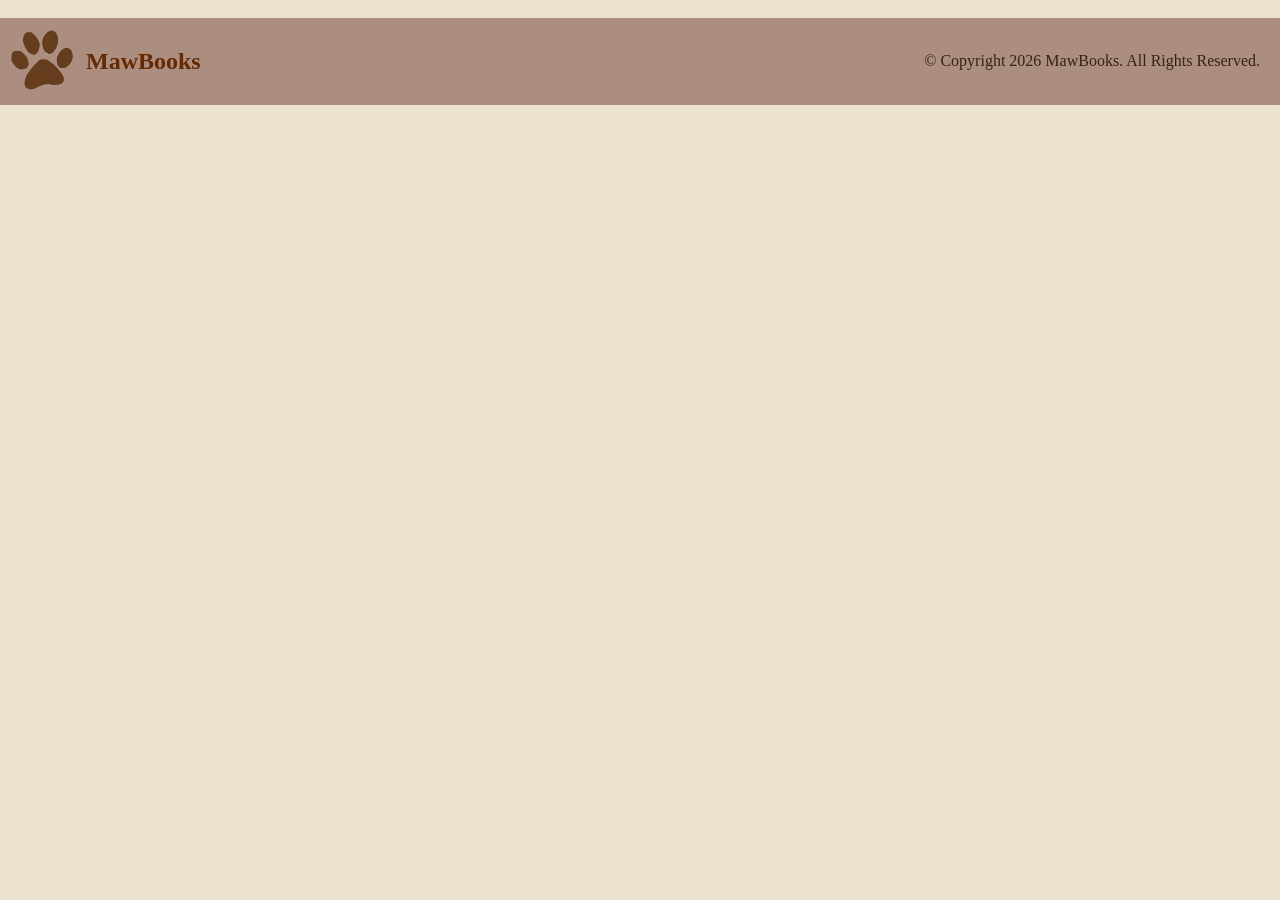
==== index.html @ 2d6266e3 "decided on colors" ====
<!DOCTYPE html>
<html lang="en">
    <head>
        <meta charset="UTF-8">
        <meta name="viewport" content="width=device-width, initial-scale=1.0">
        <title>MawBooks | Publish Your Own E-Books</title>
        <link rel="icon" type="image/svg" href="assets/favicon.svg">
        <link rel="stylesheet" href="styles.css">
        <link rel="stylesheet" href="elements.css">
    </head>
    <body>
        <header>
            <nav>
                <div class="nav-left">
                    <img src="">
                </div>
                <div class="nav-right">

                </div>
            </nav>
        </header>

        <main>

        </main>

        <footer>
            <div class="footer-left">
                <img src="assets/favicon.svg" height=64px width=64px>
                <h2>MawBooks</h2>
            </div>
            <div class="footer-right">
                <p>&copy; Copyright 2026 MawBooks. All Rights Reserved.</p>
            </div>
        </footer>
    </body>
</html>
---- styles.css ----
/* header AB8E80
button 725E54
body ECE2D0
text-primary 1C7C54
text-secondary 35C68A */

h1, h2, h3 {
    color: var(--text-primary);
}

p {
    color: var(--text-secondary);
}
---- elements.css ----
/* header AB8E80
button 725E54
body ECE2D0
text-primary 1C7C54
text-secondary 35C68A */

:root {
    --text-primary: #652A03;
    --text-secondary: #352315;
}

* {
    box-sizing: border-box;
}

body {
    margin: 0;
    background-color: #ECE2D0;
}

footer {
    width: 100%;

    display: flex;
    justify-content: space-between;

    padding: 10px;

    background-color: #AB8E80;
}

.footer-left {
    display: flex;
    gap: 0.75rem;
}

.footer-right {
    align-items: center;
    display: flex;
    padding-right: 10px;
}
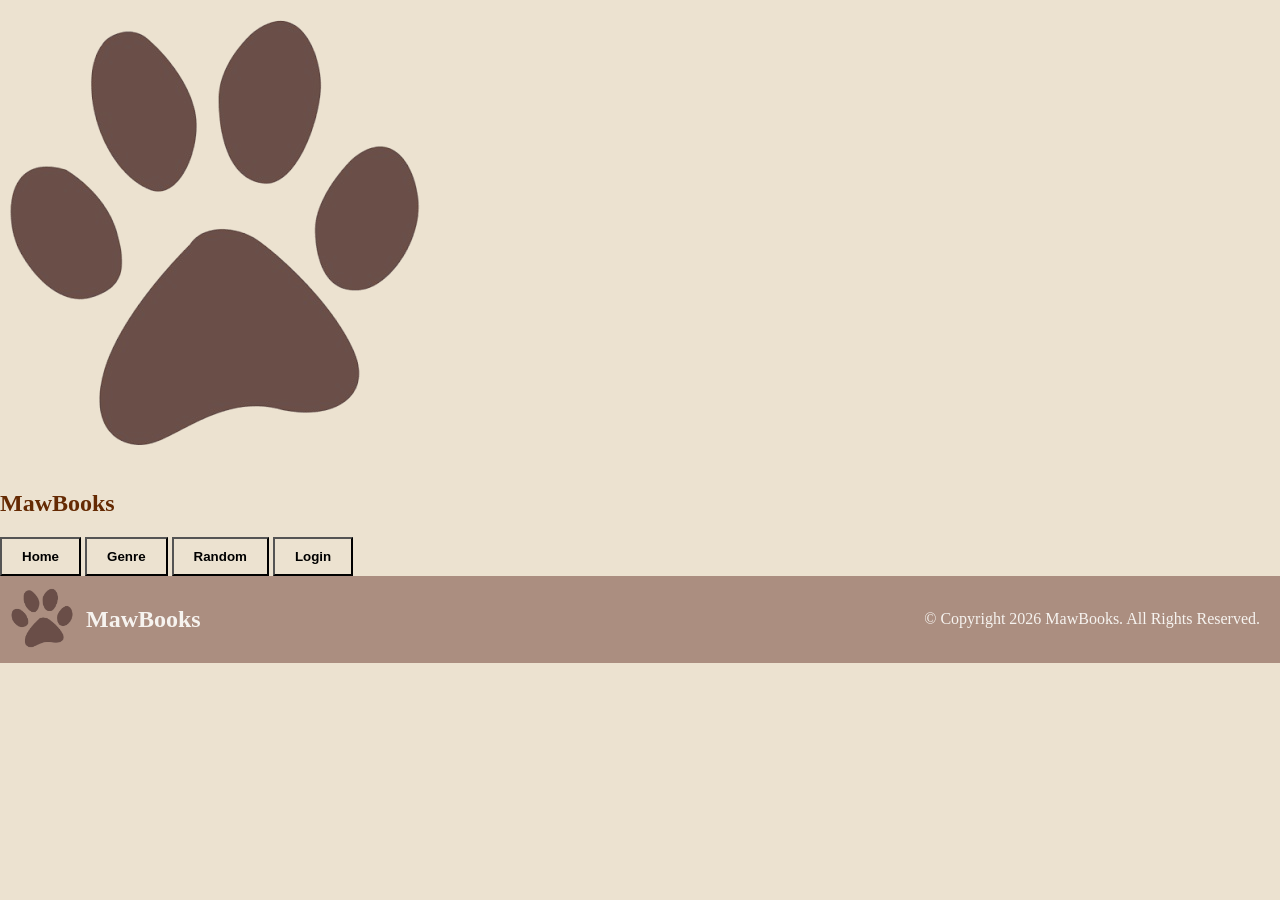
==== commit 6955bcf1: "major changes" ====
--- a/index.html
+++ b/index.html
@@ -5,32 +5,36 @@
         <meta name="viewport" content="width=device-width, initial-scale=1.0">
         <title>MawBooks | Publish Your Own E-Books</title>
         <link rel="icon" type="image/svg" href="assets/favicon.svg">
+        <link rel="stylesheet" href="elements.css">
         <link rel="stylesheet" href="styles.css">
-        <link rel="stylesheet" href="elements.css">
     </head>
     <body>
         <header>
             <nav>
                 <div class="nav-left">
-                    <img src="">
+                    <img src="assets/favicon-color.png">
+                    <h1>MawBooks</h1>
                 </div>
                 <div class="nav-right">
-
+                    <button class="nobg-button">Home</button>
+                    <button class="nobg-button">Genre</button>
+                    <button class="nobg-button">Random</button>
+                    <button class="bg-button">Login</button>
                 </div>
             </nav>
         </header>
 
         <main>
-
+            
         </main>
 
         <footer>
             <div class="footer-left">
-                <img src="assets/favicon.svg" height=64px width=64px>
-                <h2>MawBooks</h2>
+                <img src="assets/favicon-color.png" height=64px width=64px>
+                <h2 style="color: #F6F3EF;">MawBooks</h2>
             </div>
             <div class="footer-right">
-                <p>&copy; Copyright 2026 MawBooks. All Rights Reserved.</p>
+                <p style="color: #F6F3EF;">&copy; Copyright 2026 MawBooks. All Rights Reserved.</p>
             </div>
         </footer>
     </body>
--- a/styles.css
+++ b/styles.css
@@ -1,13 +1,21 @@
-/* header AB8E80
-button 725E54
-body ECE2D0
-text-primary 1C7C54
-text-secondary 35C68A */
-
 h1, h2, h3 {
     color: var(--text-primary);
 }
 
 p {
     color: var(--text-secondary);
-}+}
+
+.bg-button {
+    background: var(--accent);
+    padding: 10px 20px;
+
+    font-weight: 600;
+}
+
+.nobg-button {
+    background: rgba(0, 0, 0, 0);
+    padding: 10px 20px;
+
+    font-weight: 600;
+}
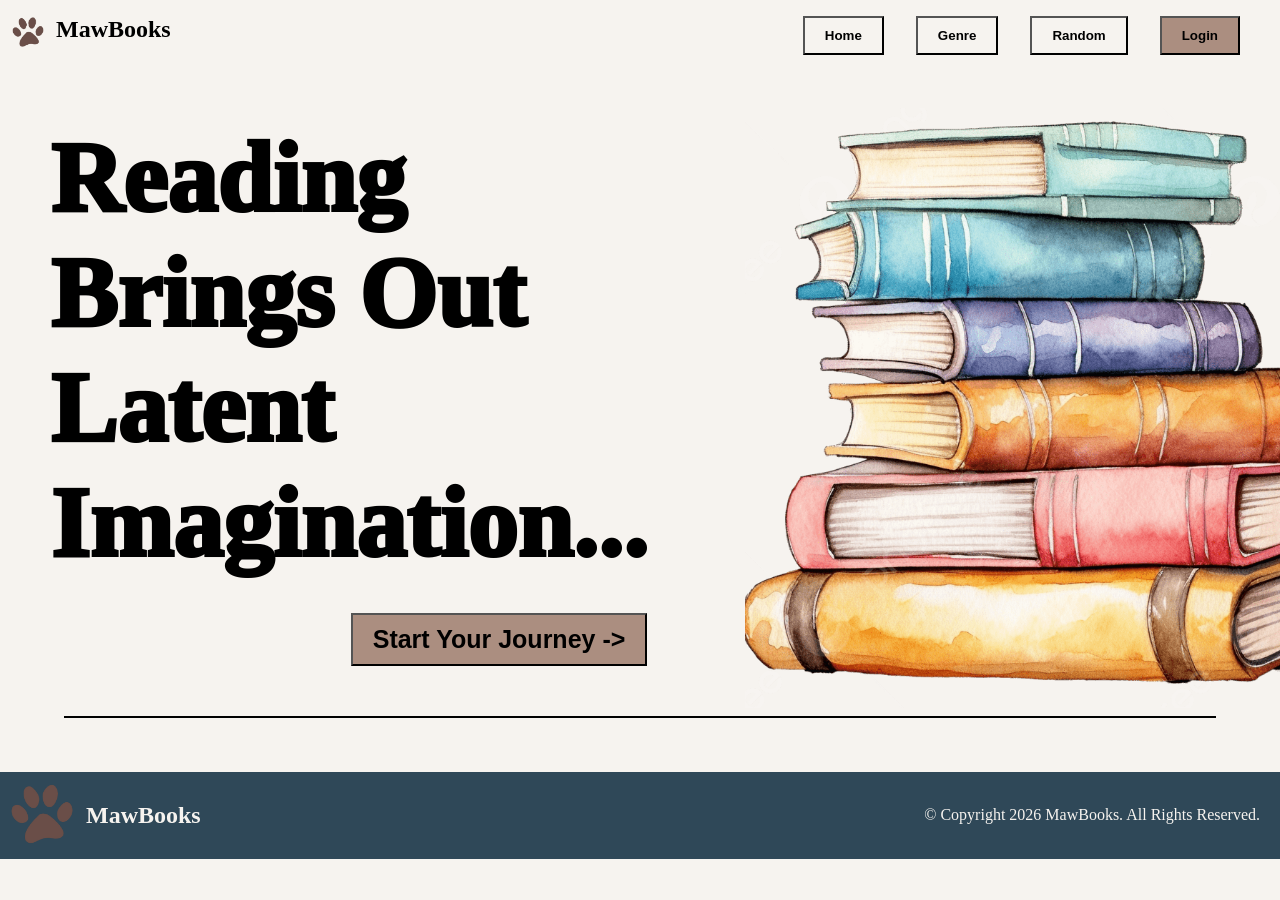
==== commit 8ce9d845: "real progress" ====
--- a/index.html
+++ b/index.html
@@ -25,7 +25,22 @@
         </header>
 
         <main>
-            
+            <section class="hero">
+                <div class="hero-left">
+                    <h1>Reading Brings Out Latent Imagination...</h1>
+                    <div style="align-self: flex-end;">
+                        <button class="hero-button">Start Your Journey -></button>
+                    </div>
+                </div>
+                <div class="hero-right">
+                    <img src="assets/image.png" height= 600px width= 600px>
+                </div>
+            </section>
+
+            <hr>
+
+            <br><br><br>
+
         </main>
 
         <footer>
--- a/elements.css
+++ b/elements.css
@@ -1,21 +1,106 @@
-/* header AB8E80
-button 725E54
-body ECE2D0
-text-primary 1C7C54
-text-secondary 35C68A */
+:root {
 
-:root {
-    --text-primary: #652A03;
-    --text-secondary: #352315;
+    /* The main background of the website */
+    --bg: #F6F3EF;
+
+    /* Background for cards, modals, book tiles, forms, etc. */
+    --surface: #FFFFFF;
+
+    /* Background color of the navigation bar */
+    --header: #2F4858;
+
+    /* Background color of the footer */
+    --footer: #2F4858;
+
+    /* Color of all headings (H1, H2, H3...) */
+    --heading: #6C5F73;
+
+    /* Normal paragraph text */
+    --text: #3F434A;
+
+    /* Less important text like dates, subtitles, placeholders */
+    --muted: #6E7077;
+
+    /* Main brand color.
+       Used for buttons, links, active nav items, badges, etc. */
+    --primary: #886B79;
+
+    /* Same button when hovered */
+    --primary-hover: #9D7B7B;
+
+    /* Secondary highlight color.
+       Icons, decorations, small labels, accents, quotes, etc. */
+    --accent: #AB8E80;
+
+    /* Borders around cards, inputs, tables, sections */
+    --border: #E6E0DA;
 }
 
 * {
     box-sizing: border-box;
 }
 
+nav {
+    display: flex;
+    justify-content: space-between;
+}
+
+.nav-left {
+    display: flex;
+    gap: 0.75rem;
+    padding: 1rem 0.75rem;
+}
+
+.nav-left img {
+    height: 32px;
+    width: 32px;
+}
+
+.nav-left h1 {
+    margin: 0;
+}
+
+.nav-right {
+    display: flex;
+    gap: 2rem;
+    padding: 1rem 2.5rem;
+}
+
 body {
     margin: 0;
-    background-color: #ECE2D0;
+    background-color: var(--bg);
+}
+
+.hero {
+    display: flex;
+    align-items: center;
+    justify-content: space-between;
+    gap: 3rem;
+    margin: 0;
+}
+
+.hero-left {
+    padding: 50px;
+    display: flex;
+    flex-direction: column;
+    gap: 2rem;
+    margin: 0;
+}
+
+.hero-left h1 {
+    font-size: 100px;
+    font-weight: 1000;
+    margin: 0;
+}
+
+.hero-button {
+    align-self: flex-end;
+    margin: 0;
+}
+
+.hero-right {
+    padding-right: 2rem;
+    padding-top: 2rem;
 }
 
 footer {
@@ -26,7 +111,7 @@
 
     padding: 10px;
 
-    background-color: #AB8E80;
+    background-color: var(--footer);
 }
 
 .footer-left {
@@ -38,4 +123,4 @@
     align-items: center;
     display: flex;
     padding-right: 10px;
-}+}
--- a/styles.css
+++ b/styles.css
@@ -19,3 +19,19 @@
 
     font-weight: 600;
 }
+
+.hero-button {
+    background: var(--accent);
+    padding: 10px 20px;
+
+    font-size: 25px;
+    font-weight: 600;
+}
+
+hr {
+  width: 90%;
+  height: 2px;
+  background-color: black;
+  border: none;
+  margin: 0 auto;
+}
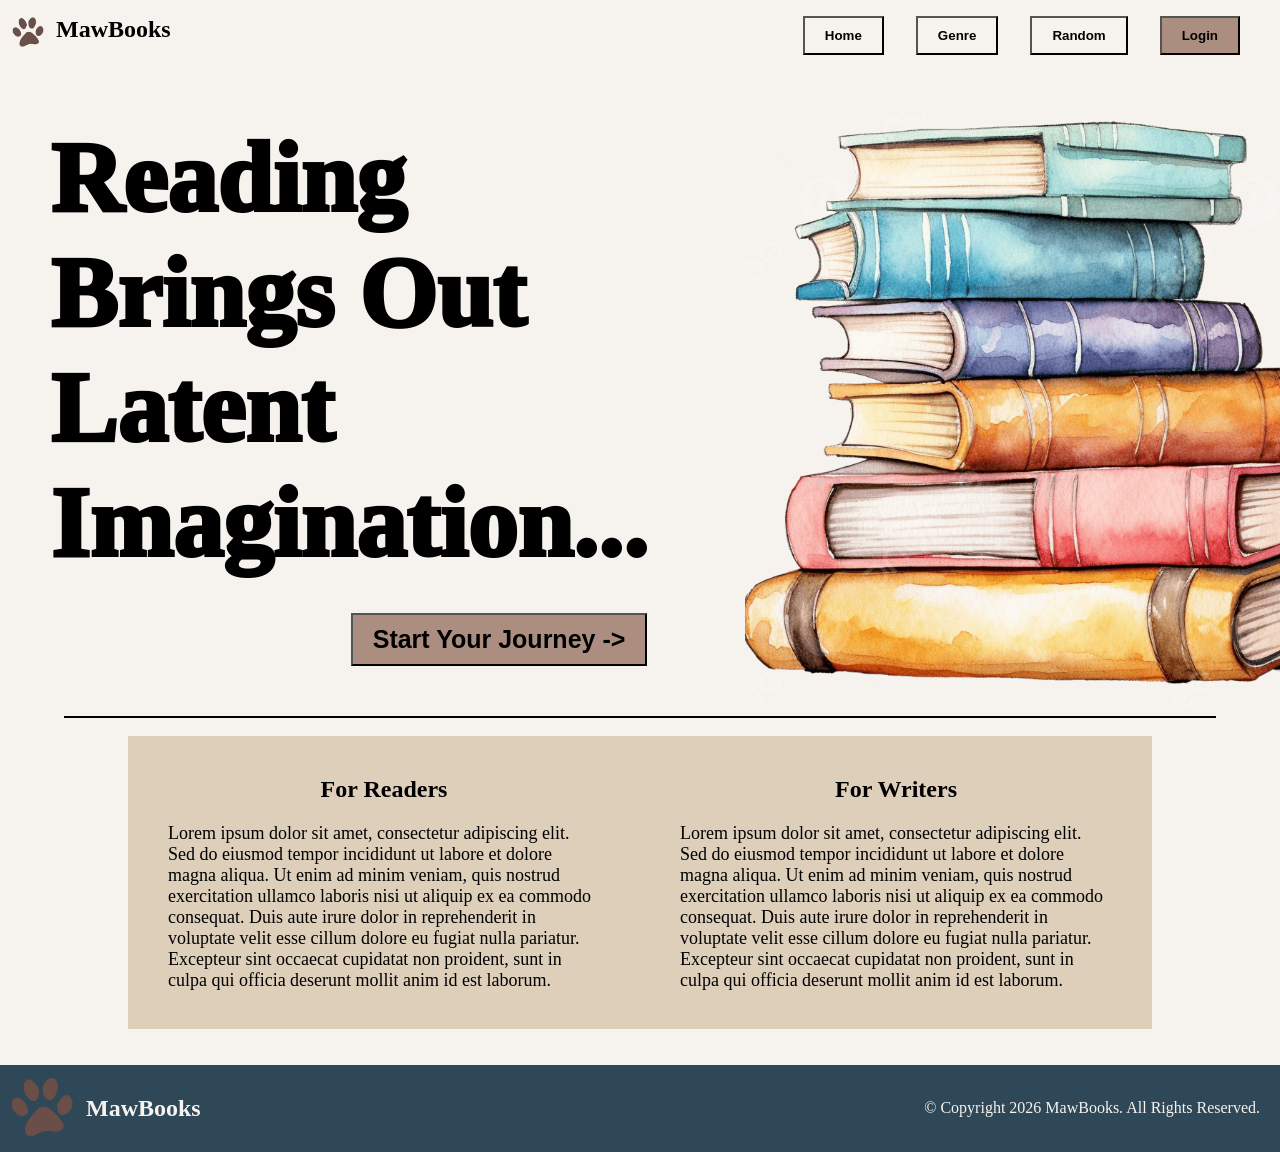
==== commit bd0f84cd: "added info section" ====
--- a/index.html
+++ b/index.html
@@ -37,9 +37,24 @@
                 </div>
             </section>
 
-            <hr>
+            <hr><br>
 
-            <br><br><br>
+            <section class="forrers">
+                <div class="for-readers">
+                    <h1 style="text-align: center;">For Readers</h1>
+                    <p class="info">
+                        Lorem ipsum dolor sit amet, consectetur adipiscing elit. Sed do eiusmod tempor incididunt ut labore et dolore magna aliqua. Ut enim ad minim veniam, quis nostrud exercitation ullamco laboris nisi ut aliquip ex ea commodo consequat. Duis aute irure dolor in reprehenderit in voluptate velit esse cillum dolore eu fugiat nulla pariatur. Excepteur sint occaecat cupidatat non proident, sunt in culpa qui officia deserunt mollit anim id est laborum.
+                    </p>
+                </div>
+                <div class="for-writers">
+                    <h1 style="text-align: center;">For Writers</h1>
+                    <p class="info">
+                        Lorem ipsum dolor sit amet, consectetur adipiscing elit. Sed do eiusmod tempor incididunt ut labore et dolore magna aliqua. Ut enim ad minim veniam, quis nostrud exercitation ullamco laboris nisi ut aliquip ex ea commodo consequat. Duis aute irure dolor in reprehenderit in voluptate velit esse cillum dolore eu fugiat nulla pariatur. Excepteur sint occaecat cupidatat non proident, sunt in culpa qui officia deserunt mollit anim id est laborum.
+                    </p>
+                </div>
+            </section>
+
+        <br><br>
 
         </main>
 
--- a/elements.css
+++ b/elements.css
@@ -103,6 +103,18 @@
     padding-top: 2rem;
 }
 
+.forrers {
+    margin: 0 10% auto;
+    background-color: #decfbb;
+
+    display: flex;
+    justify-content: space-evenly;
+}
+
+.for-readers, .for-writers {
+    padding: 20px 40px;
+}
+
 footer {
     width: 100%;
 
--- a/styles.css
+++ b/styles.css
@@ -35,3 +35,7 @@
   border: none;
   margin: 0 auto;
 }
+
+.info {
+    font-size: large;
+}
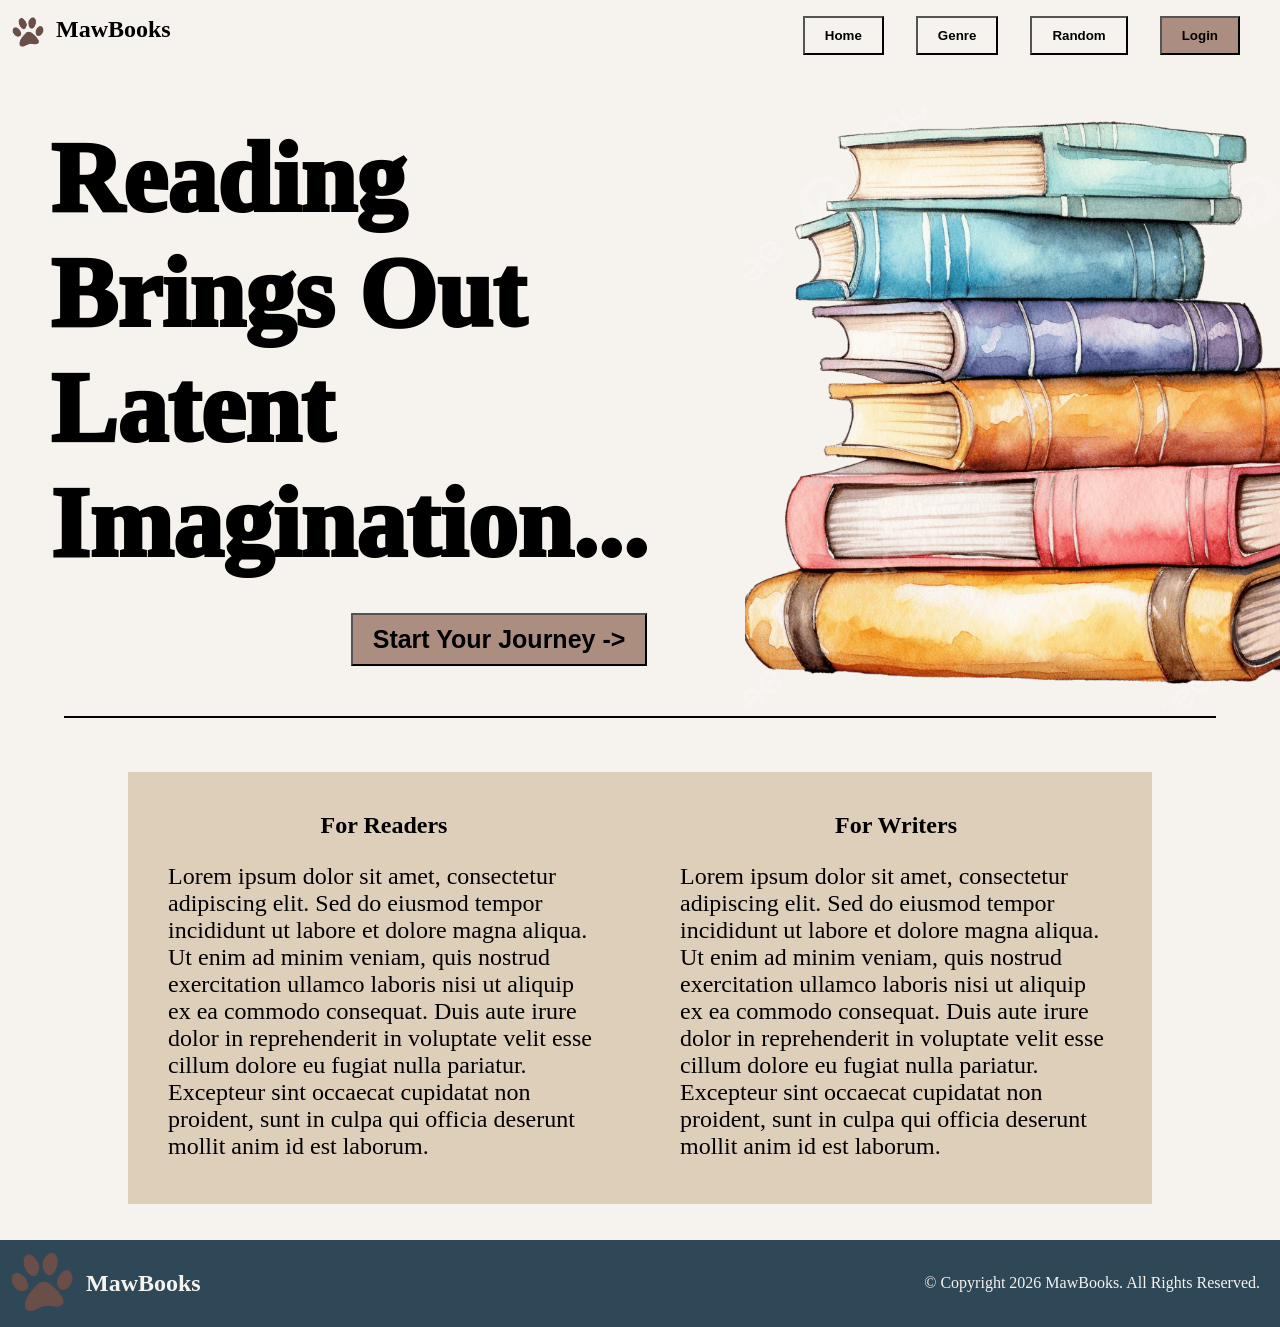
==== commit a2df91a7: "whatever" ====
--- a/index.html
+++ b/index.html
@@ -37,7 +37,7 @@
                 </div>
             </section>
 
-            <hr><br>
+            <hr><br><br><br>
 
             <section class="forrers">
                 <div class="for-readers">
--- a/styles.css
+++ b/styles.css
@@ -37,5 +37,5 @@
 }
 
 .info {
-    font-size: large;
+    font-size: 1.5rem;
 }
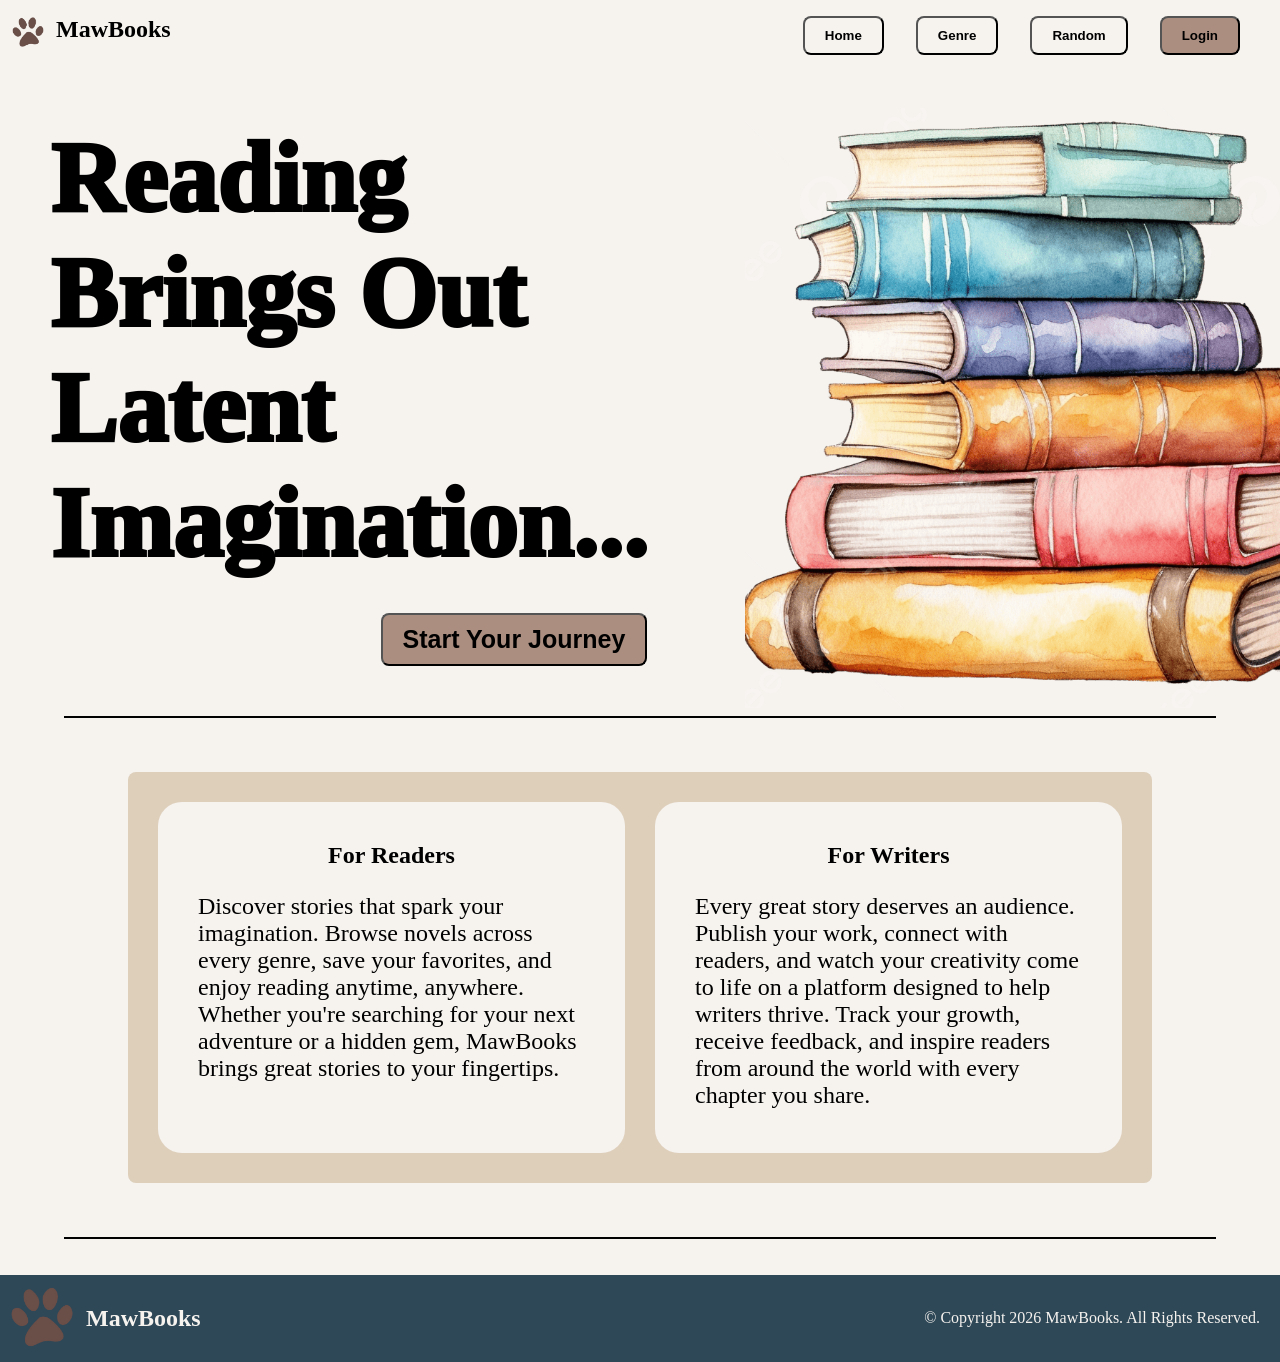
==== commit c48565c6: "Finished Forrers Section" ====
--- a/index.html
+++ b/index.html
@@ -29,7 +29,7 @@
                 <div class="hero-left">
                     <h1>Reading Brings Out Latent Imagination...</h1>
                     <div style="align-self: flex-end;">
-                        <button class="hero-button">Start Your Journey -></button>
+                        <button class="hero-button">Start Your Journey</button>
                     </div>
                 </div>
                 <div class="hero-right">
@@ -43,16 +43,18 @@
                 <div class="for-readers">
                     <h1 style="text-align: center;">For Readers</h1>
                     <p class="info">
-                        Lorem ipsum dolor sit amet, consectetur adipiscing elit. Sed do eiusmod tempor incididunt ut labore et dolore magna aliqua. Ut enim ad minim veniam, quis nostrud exercitation ullamco laboris nisi ut aliquip ex ea commodo consequat. Duis aute irure dolor in reprehenderit in voluptate velit esse cillum dolore eu fugiat nulla pariatur. Excepteur sint occaecat cupidatat non proident, sunt in culpa qui officia deserunt mollit anim id est laborum.
+                        Discover stories that spark your imagination. Browse novels across every genre, save your favorites, and enjoy reading anytime, anywhere. Whether you're searching for your next adventure or a hidden gem, MawBooks brings great stories to your fingertips.
                     </p>
                 </div>
                 <div class="for-writers">
                     <h1 style="text-align: center;">For Writers</h1>
                     <p class="info">
-                        Lorem ipsum dolor sit amet, consectetur adipiscing elit. Sed do eiusmod tempor incididunt ut labore et dolore magna aliqua. Ut enim ad minim veniam, quis nostrud exercitation ullamco laboris nisi ut aliquip ex ea commodo consequat. Duis aute irure dolor in reprehenderit in voluptate velit esse cillum dolore eu fugiat nulla pariatur. Excepteur sint occaecat cupidatat non proident, sunt in culpa qui officia deserunt mollit anim id est laborum.
+                        Every great story deserves an audience. Publish your work, connect with readers, and watch your creativity come to life on a platform designed to help writers thrive. Track your growth, receive feedback, and inspire readers from around the world with every chapter you share.
                     </p>
                 </div>
             </section>
+
+            <br><br><br><hr>
 
         <br><br>
 
--- a/elements.css
+++ b/elements.css
@@ -109,10 +109,22 @@
 
     display: flex;
     justify-content: space-evenly;
+    gap: 30px;
+
+    padding: 30px;
+
+    align-items: stretch;
+
+    border-radius: 8px;
 }
 
 .for-readers, .for-writers {
     padding: 20px 40px;
+    background-color: #F6F3EF;
+
+    border-radius: 24px;
+
+    flex: 1;
 }
 
 footer {
--- a/styles.css
+++ b/styles.css
@@ -11,6 +11,8 @@
     padding: 10px 20px;
 
     font-weight: 600;
+
+    border-radius: 8px;
 }
 
 .nobg-button {
@@ -18,6 +20,8 @@
     padding: 10px 20px;
 
     font-weight: 600;
+
+    border-radius: 8px;
 }
 
 .hero-button {
@@ -26,6 +30,8 @@
 
     font-size: 25px;
     font-weight: 600;
+
+    border-radius: 8px;
 }
 
 hr {
